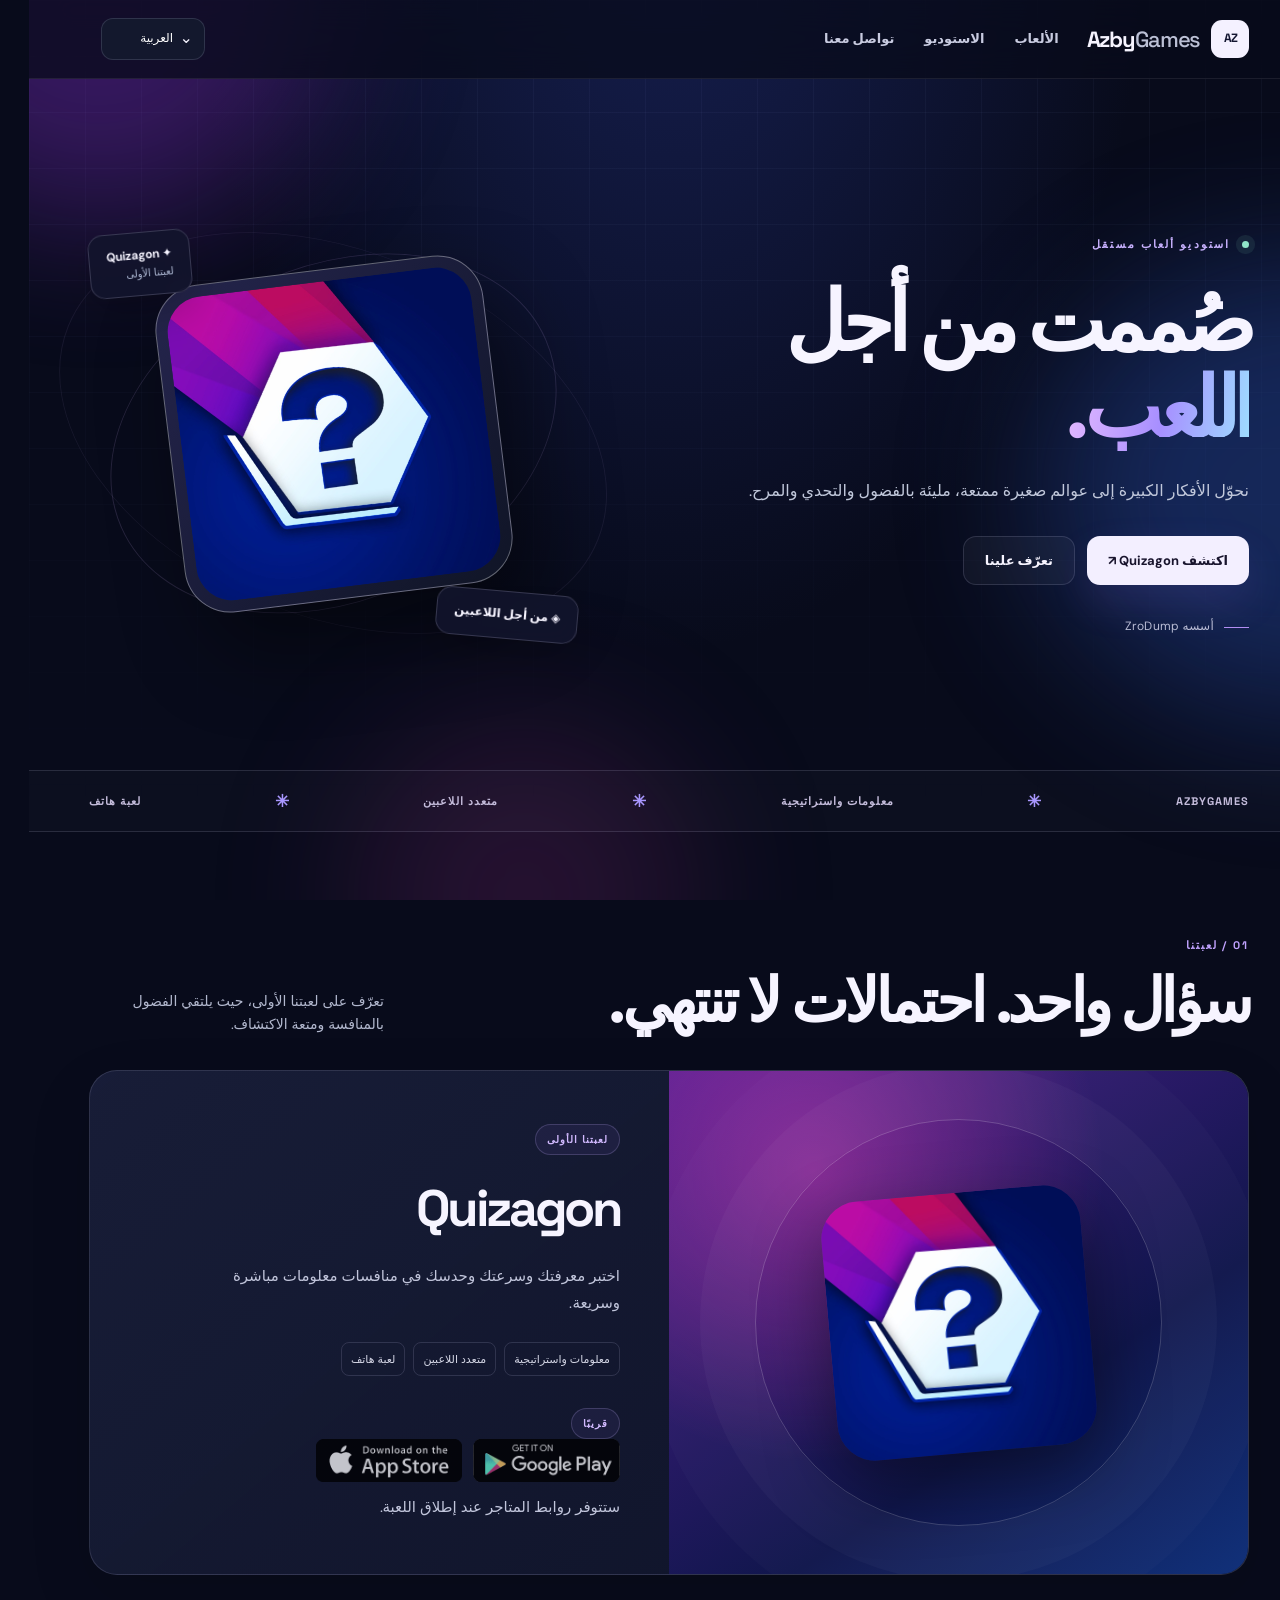
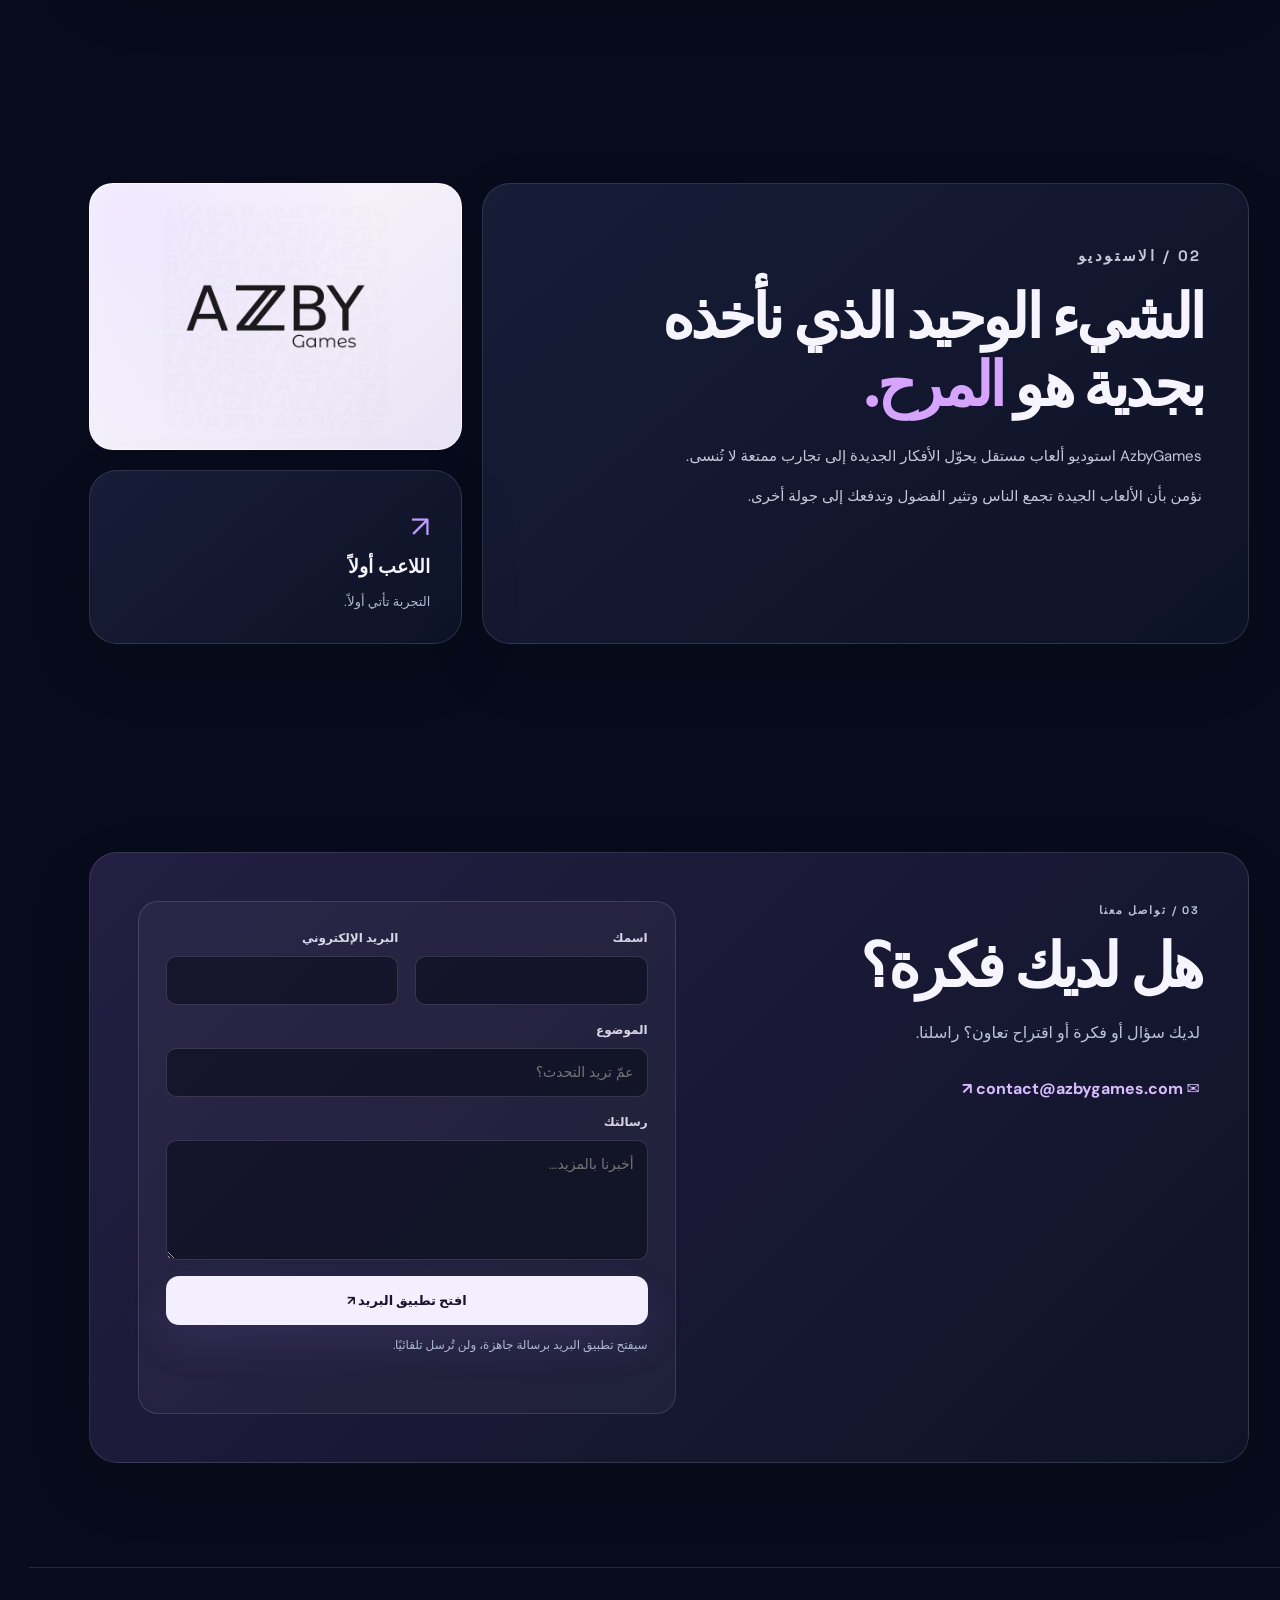
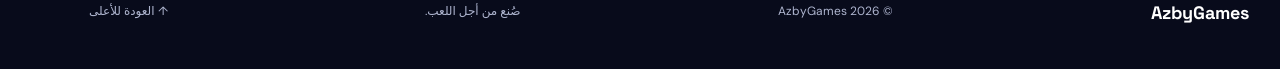
==== ar/index.html @ 6ea9a9f2 "Add files via upload" ====
<!doctype html>
<html lang="ar" dir="rtl" data-home="false">
<head>
<meta charset="utf-8"><meta name="viewport" content="width=device-width,initial-scale=1">
<meta name="theme-color" content="#080b1b"><meta name="color-scheme" content="dark">
<title>AzbyGames — صُممت من أجل اللعب.</title><meta name="description" content="AzbyGames استوديو ألعاب مستقل يحوّل الأفكار الجديدة إلى تجارب ممتعة لا تُنسى. اختبر معرفتك وسرعتك وحدسك في منافسات معلومات مباشرة وسريعة.">
<meta name="robots" content="index,follow,max-image-preview:large">
<link rel="canonical" href="https://azbygames.com/ar/">
<link rel="alternate" hreflang="en" href="https://azbygames.com/">
<link rel="alternate" hreflang="tr" href="https://azbygames.com/tr/">
<link rel="alternate" hreflang="es" href="https://azbygames.com/es/">
<link rel="alternate" hreflang="zh" href="https://azbygames.com/zh/">
<link rel="alternate" hreflang="hi" href="https://azbygames.com/hi/">
<link rel="alternate" hreflang="ar" href="https://azbygames.com/ar/">
<link rel="alternate" hreflang="pt" href="https://azbygames.com/pt/">
<link rel="alternate" hreflang="fr" href="https://azbygames.com/fr/">
<link rel="alternate" hreflang="ru" href="https://azbygames.com/ru/">
<link rel="alternate" hreflang="bn" href="https://azbygames.com/bn/">
<link rel="alternate" hreflang="ja" href="https://azbygames.com/ja/">
<link rel="alternate" hreflang="de" href="https://azbygames.com/de/">
<link rel="alternate" hreflang="x-default" href="https://azbygames.com/">
<meta property="og:type" content="website"><meta property="og:site_name" content="AzbyGames"><meta property="og:locale" content="ar_SA">
<meta property="og:title" content="AzbyGames — صُممت من أجل اللعب."><meta property="og:description" content="AzbyGames استوديو ألعاب مستقل يحوّل الأفكار الجديدة إلى تجارب ممتعة لا تُنسى. اختبر معرفتك وسرعتك وحدسك في منافسات معلومات مباشرة وسريعة."><meta property="og:url" content="https://azbygames.com/ar/">
<meta property="og:image" content="https://azbygames.com/assets/quizagonlogo.jpg"><meta property="og:image:alt" content="Quizagon game artwork by AzbyGames">
<meta name="twitter:card" content="summary_large_image"><meta name="twitter:title" content="AzbyGames — صُممت من أجل اللعب."><meta name="twitter:description" content="AzbyGames استوديو ألعاب مستقل يحوّل الأفكار الجديدة إلى تجارب ممتعة لا تُنسى. اختبر معرفتك وسرعتك وحدسك في منافسات معلومات مباشرة وسريعة."><meta name="twitter:image" content="https://azbygames.com/assets/quizagonlogo.jpg">
<link rel="icon" type="image/jpeg" href="../assets/AzbyGames_logo.jpg">
<link rel="preconnect" href="https://fonts.googleapis.com"><link rel="preconnect" href="https://fonts.gstatic.com" crossorigin>
<link rel="stylesheet" href="../assets/style.css">
<script type="application/ld+json">{"@context":"https://schema.org","@graph":[{"@type":"Organization","@id":"https://azbygames.com/#organization","name":"AzbyGames","url":"https://azbygames.com/","logo":{"@type":"ImageObject","url":"https://azbygames.com/assets/AzbyGames_logo.jpg"},"email":"contact@azbygames.com","description":"AzbyGames is an independent game development studio creating playful, memorable experiences from fresh ideas."},{"@type":"WebSite","@id":"https://azbygames.com/#website","name":"AzbyGames","url":"https://azbygames.com/","publisher":{"@id":"https://azbygames.com/#organization"},"inLanguage":["en","tr","es","zh","hi","ar","pt","fr","ru","bn","ja","de"]},{"@type":"WebPage","url":"https://azbygames.com/ar/","name":"AzbyGames — صُممت من أجل اللعب.","description":"AzbyGames استوديو ألعاب مستقل يحوّل الأفكار الجديدة إلى تجارب ممتعة لا تُنسى. اختبر معرفتك وسرعتك وحدسك في منافسات معلومات مباشرة وسريعة.","inLanguage":"ar","isPartOf":{"@id":"https://azbygames.com/#website"}},{"@type":"VideoGame","name":"Quizagon","url":"https://azbygames.com/#games","image":"https://azbygames.com/assets/quizagonlogo.jpg","description":"اختبر معرفتك وسرعتك وحدسك في منافسات معلومات مباشرة وسريعة.","genre":["Trivia","Quiz","Multiplayer"],"gamePlatform":"Android","publisher":{"@id":"https://azbygames.com/#organization"}}]}</script>
<script src="../assets/app.js" defer></script>
</head><body>
<a href="#main" class="skip">Skip to content</a>
<div class="backdrop" aria-hidden="true"><div class="grid-bg"></div><div class="orb a"></div><div class="orb b"></div><div class="orb c"></div></div>
<header class="nav-shell"><nav class="nav wrap" aria-label="Primary navigation">
<a class="brand" href="../" aria-label="AzbyGames home"><span class="brand-mark" aria-hidden="true">AZ</span><span>Azby<em>Games</em></span></a>
<div class="nav-links" id="nav-links"><a href="#games">الألعاب</a><a href="#studio">الاستوديو</a><a href="#contact">تواصل معنا</a></div>
<button class="menu-toggle" type="button" id="menu-toggle" aria-expanded="false" aria-controls="nav-links" aria-label="القائمة">☰</button>
<label class="select-wrap"><span class="skip">اللغة</span><select id="language" aria-label="اللغة"><option value="en">English</option><option value="tr">Türkçe</option><option value="es">Español</option><option value="zh">中文</option><option value="hi">हिन्दी</option><option value="ar" selected>العربية</option><option value="pt">Português</option><option value="fr">Français</option><option value="ru">Русский</option><option value="bn">বাংলা</option><option value="ja">日本語</option><option value="de">Deutsch</option></select></label>
</nav></header>
<main id="main">
<section class="hero"><div class="wrap hero-grid">
<div class="reveal"><span class="eyebrow">استوديو ألعاب مستقل</span>
<h1>صُممت من أجل<br><span class="gradient">اللعب.</span></h1>
<p class="hero-desc">نحوّل الأفكار الكبيرة إلى عوالم صغيرة ممتعة، مليئة بالفضول والتحدي والمرح.</p><div class="actions"><a class="btn btn-light" href="#games">اكتشف Quizagon ↗</a><a class="btn btn-ghost" href="#studio">تعرّف علينا</a></div>
<p class="founded">أسسه ZroDump</p></div>
<div class="hero-art reveal"><div class="halo" aria-hidden="true"></div><div class="halo two" aria-hidden="true"></div><div class="art-chip top">✦ Quizagon<small>لعبتنا الأولى</small></div><div class="visual-card"><img src="../assets/quizagonlogo.jpg" width="1080" height="1080" fetchpriority="high" alt="Quizagon — real-time trivia game logo"></div><div class="art-chip bottom">◈ من أجل اللاعبين</div></div>
</div></section>
<div class="strip"><div class="wrap strip-inner"><span>AZBYGAMES</span><b>✳</b><span>معلومات واستراتيجية</span><b>✳</b><span>متعدد اللاعبين</span><b>✳</b><span>لعبة هاتف</span></div></div>
<section class="section" id="games" aria-labelledby="games-heading"><div class="wrap"><div class="section-head reveal"><div><p class="tag">01 / لعبتنا</p><h2 id="games-heading">سؤال واحد. احتمالات لا تنتهي.</h2></div><p>تعرّف على لعبتنا الأولى، حيث يلتقي الفضول بالمنافسة ومتعة الاكتشاف.</p></div>
<div class="bento"><article class="game panel reveal"><div class="game-visual"><img src="../assets/quizagonlogo.jpg" alt="Quizagon game icon, a question mark inside a hexagon" width="1080" height="1080" loading="lazy" decoding="async"></div><div class="game-detail"><span class="pill">لعبتنا الأولى</span><h3>Quizagon</h3><p>اختبر معرفتك وسرعتك وحدسك في منافسات معلومات مباشرة وسريعة.</p><div class="chips"><span class="chip">معلومات واستراتيجية</span><span class="chip">متعدد اللاعبين</span><span class="chip">لعبة هاتف</span></div><span class="pill">قريبًا</span><div class="store" aria-label="App stores"><img src="../assets/google-play-badge.png" width="282" height="84" alt="Google Play" loading="lazy"><img src="../assets/app-store-badge.png" width="282" height="84" alt="Apple App Store" loading="lazy"></div><p class="store-note">ستتوفر روابط المتاجر عند إطلاق اللعبة.</p></div></article></div>
</div></section>
<section class="section" id="studio" aria-labelledby="studio-heading"><div class="wrap"><div class="bento"><article class="panel studio-copy reveal"><p class="tag">02 / الاستوديو</p><h2 id="studio-heading">الشيء الوحيد الذي نأخذه بجدية هو <em>المرح.</em></h2><p>AzbyGames استوديو ألعاب مستقل يحوّل الأفكار الجديدة إلى تجارب ممتعة لا تُنسى.</p><p>نؤمن بأن الألعاب الجيدة تجمع الناس وتثير الفضول وتدفعك إلى جولة أخرى.</p></article><div class="studio-aside"><article class="studio-brand reveal"><img src="../assets/AzbyGames_logo.jpg" alt="AzbyGames studio logo" width="512" height="512" loading="lazy" decoding="async"></article><article class="panel mini-panel reveal"><span class="mark-spark" aria-hidden="true">↗</span><h3>اللاعب أولاً</h3><p>التجربة تأتي أولاً.</p></article></div></div></div></section>
<section class="section" id="contact" aria-labelledby="contact-heading"><div class="wrap"><div class="bento"><div class="panel contact-panel reveal"><div class="contact-intro"><p class="tag">03 / تواصل معنا</p><h2 id="contact-heading">هل لديك فكرة؟</h2><p>لديك سؤال أو فكرة أو اقتراح تعاون؟ راسلنا.</p><a class="contact-direct" href="mailto:contact@azbygames.com">✉ contact@azbygames.com ↗</a></div>
<form class="form" id="contact-form" data-prepared="الرسالة جاهزة. أكمل الإرسال من تطبيق البريد."><div class="form-row"><div class="field"><label for="name">اسمك</label><input id="name" name="name" autocomplete="name" maxlength="120" required></div><div class="field"><label for="email">البريد الإلكتروني</label><input id="email" name="email" autocomplete="email" type="email" maxlength="254" required></div></div><div class="field"><label for="subject">الموضوع</label><input id="subject" name="subject" maxlength="180" placeholder="عمّ تريد التحدث؟" required></div><div class="field"><label for="message">رسالتك</label><textarea id="message" name="message" maxlength="5000" placeholder="أخبرنا بالمزيد…" required></textarea></div><button class="btn btn-light" type="submit">افتح تطبيق البريد ↗</button><p class="hint">سيفتح تطبيق البريد برسالة جاهزة، ولن تُرسل تلقائيًا.</p><p id="form-status" class="form-status" role="status" aria-live="polite"></p></form></div></div></div></section>
</main><footer class="footer"><div class="wrap footer-row"><a href="../" class="footer-brand">AzbyGames</a><span>© <span id="year">2026</span> AzbyGames</span><span>صُنع من أجل اللعب.</span><a href="#main">↑ العودة للأعلى</a></div></footer>
</body></html>
---- assets/style.css ----
@import url('https://fonts.googleapis.com/css2?family=DM+Sans:wght@400;500;600;700&family=Space+Grotesk:wght@400;500;600;700&display=swap');
:root{color-scheme:dark;--bg:#080b1b;--surface:#101629;--text:#f6f4ff;--muted:#b2b8ce;--line:rgba(216,218,255,.14);--purple:#c2a5ff;--cyan:#9edcff;--pink:#f58cdd;--ease:cubic-bezier(.22,1,.36,1)}
*{box-sizing:border-box}html{scroll-behavior:smooth;scroll-padding-top:100px}body{margin:0;background:var(--bg);color:var(--text);font:400 16px/1.65 'DM Sans',system-ui,sans-serif;-webkit-font-smoothing:antialiased;overflow-x:hidden}a{color:inherit;text-decoration:none}img{max-width:100%;display:block}button,input,textarea,select{font:inherit}button{cursor:pointer}h1,h2,h3,p{margin:0}h1,h2,h3,.brand,.eyebrow,.tag{font-family:'Space Grotesk',sans-serif}::selection{background:#7b5fcd;color:#fff}:focus-visible{outline:2px solid var(--cyan);outline-offset:4px}.skip{position:absolute;left:16px;top:-100px;z-index:99;padding:10px;background:#fff;color:#111}.skip:focus{top:14px}.wrap{width:min(1160px,calc(100% - 48px));margin:0 auto}
.backdrop{position:fixed;inset:0;z-index:-2;overflow:hidden;pointer-events:none;background:radial-gradient(ellipse at 50% -25%,#182259 0%,transparent 55%),#080b1b}.grid-bg{position:absolute;inset:0;background-image:linear-gradient(rgba(171,190,255,.045) 1px,transparent 1px),linear-gradient(90deg,rgba(171,190,255,.045) 1px,transparent 1px);background-size:56px 56px;mask-image:linear-gradient(180deg,#000 12%,transparent 92%)}.orb{position:absolute;border-radius:50%;filter:blur(75px);opacity:.42;transform:translate3d(0,0,0);animation:drift 19s ease-in-out infinite alternate}.orb.a{width:460px;height:460px;top:-240px;left:-160px;background:#772cbd}.orb.b{width:550px;height:460px;right:-280px;top:260px;background:#294fae;animation-duration:24s}.orb.c{width:350px;height:350px;left:25%;bottom:-170px;background:#9a2f86;opacity:.2;animation-duration:28s}@keyframes drift{to{transform:translate3d(45px,30px,0)}}
.nav-shell{position:sticky;top:0;z-index:50;background:rgba(8,11,27,.76);border-bottom:1px solid rgba(255,255,255,.08);-webkit-backdrop-filter:blur(18px);backdrop-filter:blur(18px)}.nav{min-height:78px;display:flex;align-items:center;gap:28px}.brand{font-size:22px;font-weight:700;letter-spacing:-1.3px;display:flex;align-items:center;gap:11px;white-space:nowrap}.brand-mark{width:38px;height:38px;border-radius:11px;background:#f4f1ff;color:#121530;display:grid;place-items:center;font-size:12px;font-weight:700;letter-spacing:-1px}.brand em{font-style:normal;color:#bbc0d5;font-weight:500}.nav-links{margin-left:auto;display:flex;gap:30px;align-items:center}.nav-links a{font-size:13px;color:#c8cbe0;font-weight:700;transition:color .2s}.nav-links a:hover{color:white}.select-wrap{position:relative;margin-left:12px}.select-wrap select{color:#fff;background:#13182d;border:1px solid var(--line);padding:10px 31px 10px 13px;border-radius:12px;max-width:155px;font-size:12px;appearance:none}.select-wrap:after{content:'⌄';position:absolute;right:12px;top:7px;pointer-events:none}.menu-toggle{display:none;background:transparent;color:white;border:1px solid var(--line);border-radius:10px;padding:6px 11px;font-size:23px}
.hero{padding:112px 0 94px}.hero-grid{display:grid;grid-template-columns:1.12fr .88fr;align-items:center;gap:48px;min-height:485px}.eyebrow{color:#c9b2ff;font-size:11px;letter-spacing:.19em;font-weight:700;text-transform:uppercase;display:inline-flex;align-items:center;gap:12px}.eyebrow:before{content:'';width:7px;height:7px;background:#91e5c9;border-radius:50%;box-shadow:0 0 0 6px rgba(145,229,201,.09)}.hero h1{font-weight:700;font-size:clamp(51px,6.5vw,94px);line-height:1.03;letter-spacing:-.077em;max-width:800px;margin:24px 0}.gradient{background:linear-gradient(100deg,#e9bdff,#a78fff 53%,#9ddfff);color:transparent;background-clip:text;-webkit-background-clip:text}.hero-desc{color:#c1c8db;max-width:515px;font-size:16px;line-height:1.85}.actions{display:flex;gap:12px;flex-wrap:wrap;margin:31px 0 32px}.btn{display:inline-flex;align-items:center;justify-content:center;min-height:49px;border-radius:13px;padding:12px 21px;font-size:13px;font-weight:700;transition:transform .3s var(--ease),background .3s var(--ease),box-shadow .3s var(--ease)}.btn:hover{transform:translateY(-3px)}.btn-light{background:#f3efff;color:#18142d;box-shadow:0 18px 42px rgba(168,125,255,.12)}.btn-light:hover{background:#ddccff}.btn-ghost{border:1px solid var(--line);background:rgba(255,255,255,.04)}.btn-ghost:hover{background:rgba(255,255,255,.09)}.founded{font-size:12px;color:#b9bcd5;letter-spacing:.02em;display:flex;gap:10px;align-items:center}.founded:before{content:'';height:1px;width:25px;background:#b28df3}
.hero-art{min-width:0;height:465px;position:relative;display:grid;place-items:center}.halo{position:absolute;width:95%;aspect-ratio:1;border:1px solid rgba(211,183,255,.15);border-radius:50%;transform:rotate(-24deg) scaleY(.72)}.halo.two{width:117%;opacity:.5;transform:rotate(22deg) scaleY(.64)}.hero-art:before{content:'';position:absolute;width:100%;height:100%;background:radial-gradient(circle,rgba(154,80,234,.28),transparent 64%);filter:blur(27px)}.visual-card{position:relative;width:min(330px,80%);aspect-ratio:1;transform:rotate(-7deg);border:1px solid rgba(255,255,255,.34);border-radius:46px;padding:11px;background:linear-gradient(135deg,#24244c,#101527);box-shadow:22px 42px 85px rgba(0,0,0,.45);transition:transform .65s var(--ease);animation:floatCard 8s ease-in-out infinite alternate}.visual-card:hover{transform:rotate(-3deg) translateY(-8px)}.visual-card img{width:100%;height:100%;object-fit:cover;border-radius:36px}@keyframes floatCard{to{translate:0 -11px}}.art-chip{position:absolute;background:rgba(18,20,44,.88);-webkit-backdrop-filter:blur(12px);backdrop-filter:blur(12px);padding:13px 17px;border:1px solid rgba(227,219,255,.18);box-shadow:0 15px 40px rgba(0,0,0,.22);border-radius:15px;z-index:2;font-size:12px;font-weight:700}.art-chip.top{top:31px;left:0;transform:rotate(-5deg)}.art-chip.bottom{bottom:27px;right:0;transform:rotate(5deg)}.art-chip small{display:block;color:#b2bdd8;font-size:10px;font-weight:500}
.strip{border-block:1px solid var(--line);background:rgba(255,255,255,.019)}.strip-inner{display:flex;justify-content:space-between;gap:14px;align-items:center;padding:19px 0;font:700 11px 'Space Grotesk',sans-serif;letter-spacing:.09em;color:#c5bddc}.strip-inner b{color:#a997ff;font-size:17px}
.section{padding:104px 0}.section-head{display:flex;align-items:flex-end;justify-content:space-between;gap:32px;margin-bottom:34px}.tag{font-size:11px;letter-spacing:.17em;font-weight:700;color:#c1a3ff;text-transform:uppercase;margin-bottom:14px}.section h2{font-size:clamp(35px,4.8vw,62px);line-height:1.1;letter-spacing:-.062em}.section-head>p{max-width:295px;color:var(--muted);font-size:14px}.bento{display:grid;grid-template-columns:repeat(12,minmax(0,1fr));gap:20px}.panel{position:relative;overflow:hidden;border:1px solid var(--line);border-radius:28px;background:linear-gradient(140deg,rgba(29,34,64,.78),rgba(14,20,40,.89));box-shadow:0 24px 65px rgba(0,0,0,.11)}.game{grid-column:span 12;display:grid;grid-template-columns:1fr 1fr}.game-visual{min-height:420px;position:relative;display:grid;place-items:center;isolation:isolate;background:radial-gradient(circle at 25% 20%,rgba(255,71,195,.39),transparent 49%),linear-gradient(145deg,#4e1f8e,#10164c 65%,#11317a)}.game-visual:before{content:'';position:absolute;z-index:-1;width:70%;aspect-ratio:1;border-radius:50%;border:1px solid rgba(255,255,255,.2);box-shadow:0 0 0 55px rgba(255,255,255,.028),0 0 0 110px rgba(255,255,255,.016)}.game-visual img{width:220px;aspect-ratio:1;object-fit:cover;border-radius:44px;box-shadow:0 25px 70px rgba(0,0,0,.43);transform:rotate(-6deg)}.game-detail{padding:53px 49px;display:flex;flex-direction:column;align-items:flex-start}.game-detail h3{font-size:clamp(40px,4vw,59px);letter-spacing:-.07em;margin:12px 0}.game-detail p{color:#c1c5db;font-size:15px;max-width:440px;line-height:1.8}.pill{font:700 10px 'Space Grotesk',sans-serif;letter-spacing:.1em;border-radius:100px;border:1px solid rgba(201,186,255,.2);padding:8px 11px;background:rgba(158,121,250,.08);color:#d2baff}.chips{display:flex;gap:8px;flex-wrap:wrap;margin:25px 0 32px}.chip{font-size:11px;border:1px solid var(--line);border-radius:8px;padding:7px 9px;color:#d5d7e6}.store{display:flex;gap:11px;align-items:center;flex-wrap:wrap;margin-top:auto}.store img{height:43px;width:auto;opacity:.75}.store-note{color:#919ab8;font-size:11px;margin-top:12px!important}
.studio-copy{grid-column:span 8;padding:46px}.studio-copy h2{max-width:650px;margin:8px 0 24px}.studio-copy h2 em{font-style:normal;color:#d6a4ff}.studio-copy p{color:#c4c8da;max-width:680px;font-size:15px;line-height:1.85;margin-top:12px}.studio-aside{grid-column:span 4;display:flex;flex-direction:column;gap:20px}.light-panel{background:#efecfa;color:#14152c;border-radius:27px;padding:32px;min-height:205px;display:flex;flex-direction:column;justify-content:space-between}.light-panel strong{font:700 22px/1.25 'Space Grotesk',sans-serif;letter-spacing:-.03em}.light-panel p{color:#646578;font-size:13px}.mini-panel{padding:31px;flex:1}.mini-panel strong{font:700 19px 'Space Grotesk',sans-serif}.mini-panel p{color:#adb8d1;font-size:13px;margin-top:8px}.mark-spark{font-size:30px;color:#bc9cff}
.contact-panel{grid-column:span 12;display:grid;grid-template-columns:.95fr 1.05fr;gap:38px;padding:48px;background:linear-gradient(135deg,rgba(38,33,70,.93),rgba(15,20,40,.95))}.contact-intro h2{margin:13px 0 19px}.contact-intro p{color:#bcc3d8;max-width:360px}.contact-direct{display:inline-block;margin-top:30px;color:#d8bcff;font-weight:700;overflow-wrap:anywhere}.form{background:rgba(255,255,255,.04);border:1px solid var(--line);border-radius:20px;padding:27px}.form-row{display:grid;grid-template-columns:1fr 1fr;gap:17px}.field{display:flex;flex-direction:column;gap:7px;margin-bottom:16px}.field label{color:#d7d4e7;font-size:12px;font-weight:700}.field input,.field textarea{width:100%;background:rgba(7,10,24,.55);border:1px solid rgba(224,218,255,.17);border-radius:10px;padding:12px 13px;color:#fff;min-height:45px;font-size:14px}.field textarea{min-height:120px;resize:vertical}.field input:focus,.field textarea:focus{border-color:#b4a0ff;outline:none}.form button{width:100%;border:0}.hint,.form-status{font-size:12px;color:#aeb9d2;margin-top:11px}.form-status{min-height:19px}.footer{border-top:1px solid var(--line);padding:33px 0 45px;color:#aeb5cf;font-size:12px}.footer-row{display:flex;align-items:center;justify-content:space-between;gap:20px;flex-wrap:wrap}.footer a:hover{color:white}.footer-brand{font:700 18px 'Space Grotesk',sans-serif;color:#fff}
.reveal{opacity:1;transform:none}@media(prefers-reduced-motion:no-preference){html.js-motion .reveal:not(.visible){opacity:0;transform:translateY(22px)}html.js-motion .reveal{transition:opacity .8s var(--ease),transform .8s var(--ease)}}
@media(max-width:900px){.hero-grid{grid-template-columns:1fr;gap:12px}.hero{padding-top:78px}.hero-art{height:390px}.studio-copy{grid-column:span 12}.studio-aside{grid-column:span 12;display:grid;grid-template-columns:1fr 1fr}.contact-panel{grid-template-columns:1fr}.game-detail{padding:34px}.nav-links{gap:15px}.nav-links a{font-size:12px}}
@media(max-width:650px){.wrap{width:calc(100% - 36px)}.nav{min-height:68px;gap:12px}.brand{font-size:19px}.brand-mark{height:33px;width:33px}.nav-links{display:none;position:absolute;top:68px;left:0;right:0;margin:0;padding:16px 22px 20px;background:#11162b;border-bottom:1px solid var(--line);flex-direction:column;align-items:flex-start;gap:17px}.nav-links.open{display:flex}.menu-toggle{display:block;margin-left:auto}.select-wrap{margin-left:0}.select-wrap select{max-width:118px}.hero{padding:68px 0 45px}.hero h1{font-size:clamp(47px,12vw,67px)}.hero-desc{font-size:15px}.hero-art{height:310px}.visual-card{width:min(255px,76%);border-radius:35px;padding:8px}.visual-card img{border-radius:27px}.art-chip{font-size:10px;padding:9px 11px}.art-chip.top{left:4px;top:12px}.art-chip.bottom{right:3px;bottom:12px}.strip-inner{font-size:9px;flex-wrap:wrap;justify-content:center;gap:8px}.section{padding:69px 0}.section-head{display:block}.section-head>p{margin-top:16px}.game{grid-template-columns:1fr}.game-visual{min-height:300px}.game-visual img{width:175px;border-radius:34px}.game-detail{padding:29px}.game-detail h3{font-size:44px}.studio-copy{padding:29px}.studio-aside{grid-template-columns:1fr}.light-panel{min-height:155px}.contact-panel{padding:24px;gap:28px}.form{padding:18px}.form-row{grid-template-columns:1fr;gap:0}.footer-row{justify-content:center;text-align:center}.orb{opacity:.23;filter:blur(60px)}}
@media(prefers-reduced-motion:reduce){html{scroll-behavior:auto}.orb,.visual-card{animation:none}.btn,.visual-card,.reveal{transition:none!important}}

/* V3.1: visual polish with GPU-friendly transitions */
.panel,.light-panel{transition:transform .45s cubic-bezier(.22,1,.36,1),border-color .35s ease,box-shadow .45s ease}
@media(hover:hover) and (prefers-reduced-motion:no-preference){.panel:hover,.light-panel:hover{transform:translateY(-5px);border-color:rgba(194,165,255,.32);box-shadow:0 32px 75px rgba(0,0,0,.22),0 0 65px rgba(113,68,198,.055)}}
.hero-art::before{content:'';position:absolute;width:66%;height:58%;left:16%;top:15%;background:radial-gradient(ellipse,rgba(134,78,246,.15),transparent 70%);pointer-events:none;filter:blur(28px)}
@media(max-width:650px){.panel:hover,.light-panel:hover{transform:none}}

/* V4: prevent HTML image dimension hints from stretching square artwork */
.visual-card img{display:block;width:100%;height:100%;aspect-ratio:1/1;object-fit:cover}
.game-visual{overflow:hidden}
.game-visual img{display:block;width:clamp(170px, 52%, 260px);height:auto;aspect-ratio:1/1;max-height:260px;object-fit:cover;flex-shrink:0;transform:rotate(-5deg);border-radius:38px}
.studio-brand{display:flex;align-items:center;justify-content:center;min-height:210px;padding:20px;background:linear-gradient(140deg,#fdfcff,#e8e3f5);border:1px solid rgba(255,255,255,.6);border-radius:24px;position:relative;overflow:hidden}
.studio-brand:before{content:'';position:absolute;inset:0;background:radial-gradient(circle at 10% 10%,rgba(158,103,255,.12),transparent 60%);pointer-events:none}
.studio-brand img{position:relative;display:block;width:min(100%,225px);height:auto;aspect-ratio:1/1;object-fit:contain;mix-blend-mode:multiply;border-radius:18px}
@media(max-width:650px){.game-visual img{width:190px;max-height:190px}.studio-brand{min-height:190px}.studio-brand img{width:175px}}
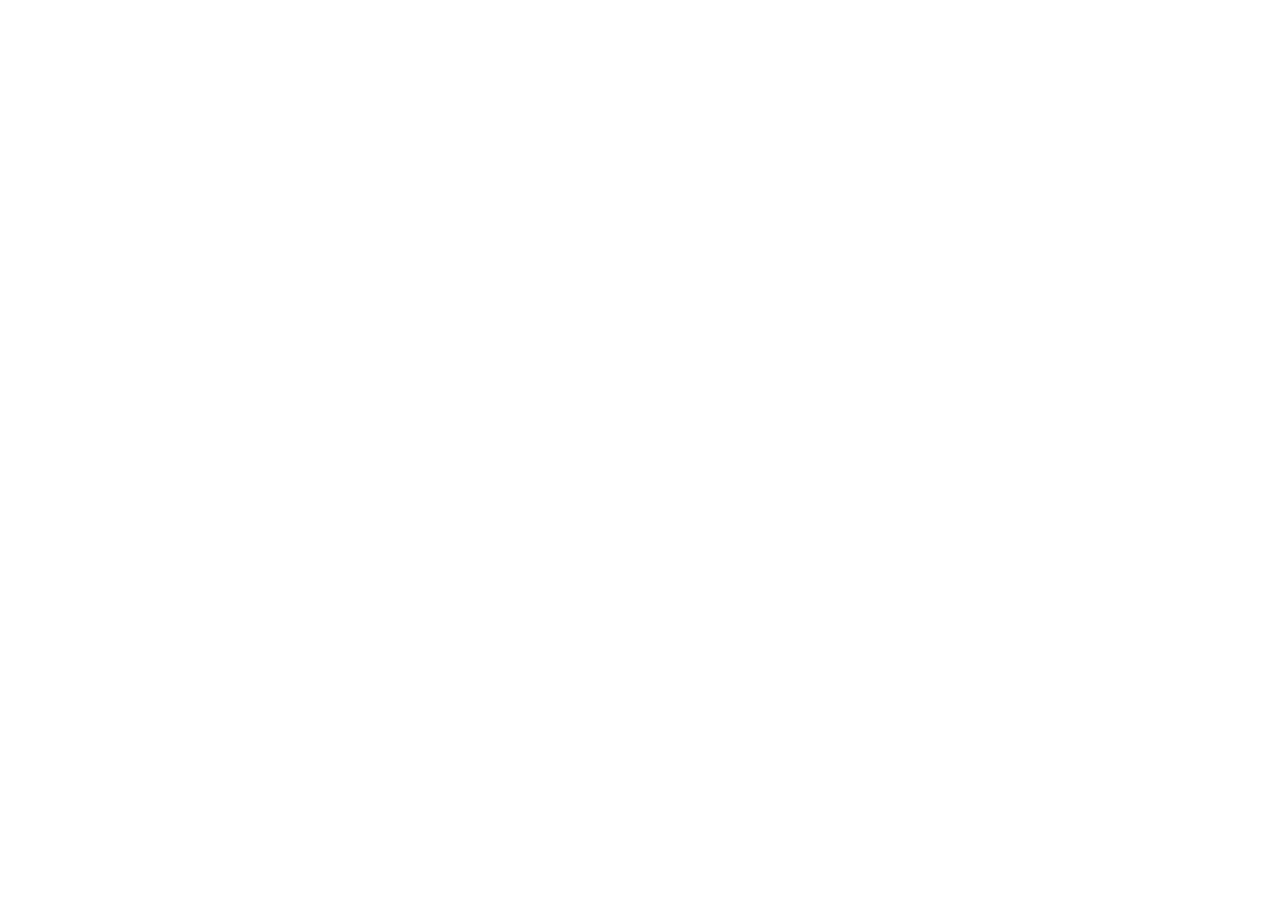
==== commit 2ce28235: "Add files via upload" ====
--- a/ar/index.html
+++ b/ar/index.html
@@ -1,56 +1 @@
-<!doctype html>
-<html lang="ar" dir="rtl" data-home="false">
-<head>
-<meta charset="utf-8"><meta name="viewport" content="width=device-width,initial-scale=1">
-<meta name="theme-color" content="#080b1b"><meta name="color-scheme" content="dark">
-<title>AzbyGames — صُممت من أجل اللعب.</title><meta name="description" content="AzbyGames استوديو ألعاب مستقل يحوّل الأفكار الجديدة إلى تجارب ممتعة لا تُنسى. اختبر معرفتك وسرعتك وحدسك في منافسات معلومات مباشرة وسريعة.">
-<meta name="robots" content="index,follow,max-image-preview:large">
-<link rel="canonical" href="https://azbygames.com/ar/">
-<link rel="alternate" hreflang="en" href="https://azbygames.com/">
-<link rel="alternate" hreflang="tr" href="https://azbygames.com/tr/">
-<link rel="alternate" hreflang="es" href="https://azbygames.com/es/">
-<link rel="alternate" hreflang="zh" href="https://azbygames.com/zh/">
-<link rel="alternate" hreflang="hi" href="https://azbygames.com/hi/">
-<link rel="alternate" hreflang="ar" href="https://azbygames.com/ar/">
-<link rel="alternate" hreflang="pt" href="https://azbygames.com/pt/">
-<link rel="alternate" hreflang="fr" href="https://azbygames.com/fr/">
-<link rel="alternate" hreflang="ru" href="https://azbygames.com/ru/">
-<link rel="alternate" hreflang="bn" href="https://azbygames.com/bn/">
-<link rel="alternate" hreflang="ja" href="https://azbygames.com/ja/">
-<link rel="alternate" hreflang="de" href="https://azbygames.com/de/">
-<link rel="alternate" hreflang="x-default" href="https://azbygames.com/">
-<meta property="og:type" content="website"><meta property="og:site_name" content="AzbyGames"><meta property="og:locale" content="ar_SA">
-<meta property="og:title" content="AzbyGames — صُممت من أجل اللعب."><meta property="og:description" content="AzbyGames استوديو ألعاب مستقل يحوّل الأفكار الجديدة إلى تجارب ممتعة لا تُنسى. اختبر معرفتك وسرعتك وحدسك في منافسات معلومات مباشرة وسريعة."><meta property="og:url" content="https://azbygames.com/ar/">
-<meta property="og:image" content="https://azbygames.com/assets/quizagonlogo.jpg"><meta property="og:image:alt" content="Quizagon game artwork by AzbyGames">
-<meta name="twitter:card" content="summary_large_image"><meta name="twitter:title" content="AzbyGames — صُممت من أجل اللعب."><meta name="twitter:description" content="AzbyGames استوديو ألعاب مستقل يحوّل الأفكار الجديدة إلى تجارب ممتعة لا تُنسى. اختبر معرفتك وسرعتك وحدسك في منافسات معلومات مباشرة وسريعة."><meta name="twitter:image" content="https://azbygames.com/assets/quizagonlogo.jpg">
-<link rel="icon" type="image/jpeg" href="../assets/AzbyGames_logo.jpg">
-<link rel="preconnect" href="https://fonts.googleapis.com"><link rel="preconnect" href="https://fonts.gstatic.com" crossorigin>
-<link rel="stylesheet" href="../assets/style.css">
-<script type="application/ld+json">{"@context":"https://schema.org","@graph":[{"@type":"Organization","@id":"https://azbygames.com/#organization","name":"AzbyGames","url":"https://azbygames.com/","logo":{"@type":"ImageObject","url":"https://azbygames.com/assets/AzbyGames_logo.jpg"},"email":"contact@azbygames.com","description":"AzbyGames is an independent game development studio creating playful, memorable experiences from fresh ideas."},{"@type":"WebSite","@id":"https://azbygames.com/#website","name":"AzbyGames","url":"https://azbygames.com/","publisher":{"@id":"https://azbygames.com/#organization"},"inLanguage":["en","tr","es","zh","hi","ar","pt","fr","ru","bn","ja","de"]},{"@type":"WebPage","url":"https://azbygames.com/ar/","name":"AzbyGames — صُممت من أجل اللعب.","description":"AzbyGames استوديو ألعاب مستقل يحوّل الأفكار الجديدة إلى تجارب ممتعة لا تُنسى. اختبر معرفتك وسرعتك وحدسك في منافسات معلومات مباشرة وسريعة.","inLanguage":"ar","isPartOf":{"@id":"https://azbygames.com/#website"}},{"@type":"VideoGame","name":"Quizagon","url":"https://azbygames.com/#games","image":"https://azbygames.com/assets/quizagonlogo.jpg","description":"اختبر معرفتك وسرعتك وحدسك في منافسات معلومات مباشرة وسريعة.","genre":["Trivia","Quiz","Multiplayer"],"gamePlatform":"Android","publisher":{"@id":"https://azbygames.com/#organization"}}]}</script>
-<script src="../assets/app.js" defer></script>
-</head><body>
-<a href="#main" class="skip">Skip to content</a>
-<div class="backdrop" aria-hidden="true"><div class="grid-bg"></div><div class="orb a"></div><div class="orb b"></div><div class="orb c"></div></div>
-<header class="nav-shell"><nav class="nav wrap" aria-label="Primary navigation">
-<a class="brand" href="../" aria-label="AzbyGames home"><span class="brand-mark" aria-hidden="true">AZ</span><span>Azby<em>Games</em></span></a>
-<div class="nav-links" id="nav-links"><a href="#games">الألعاب</a><a href="#studio">الاستوديو</a><a href="#contact">تواصل معنا</a></div>
-<button class="menu-toggle" type="button" id="menu-toggle" aria-expanded="false" aria-controls="nav-links" aria-label="القائمة">☰</button>
-<label class="select-wrap"><span class="skip">اللغة</span><select id="language" aria-label="اللغة"><option value="en">English</option><option value="tr">Türkçe</option><option value="es">Español</option><option value="zh">中文</option><option value="hi">हिन्दी</option><option value="ar" selected>العربية</option><option value="pt">Português</option><option value="fr">Français</option><option value="ru">Русский</option><option value="bn">বাংলা</option><option value="ja">日本語</option><option value="de">Deutsch</option></select></label>
-</nav></header>
-<main id="main">
-<section class="hero"><div class="wrap hero-grid">
-<div class="reveal"><span class="eyebrow">استوديو ألعاب مستقل</span>
-<h1>صُممت من أجل<br><span class="gradient">اللعب.</span></h1>
-<p class="hero-desc">نحوّل الأفكار الكبيرة إلى عوالم صغيرة ممتعة، مليئة بالفضول والتحدي والمرح.</p><div class="actions"><a class="btn btn-light" href="#games">اكتشف Quizagon ↗</a><a class="btn btn-ghost" href="#studio">تعرّف علينا</a></div>
-<p class="founded">أسسه ZroDump</p></div>
-<div class="hero-art reveal"><div class="halo" aria-hidden="true"></div><div class="halo two" aria-hidden="true"></div><div class="art-chip top">✦ Quizagon<small>لعبتنا الأولى</small></div><div class="visual-card"><img src="../assets/quizagonlogo.jpg" width="1080" height="1080" fetchpriority="high" alt="Quizagon — real-time trivia game logo"></div><div class="art-chip bottom">◈ من أجل اللاعبين</div></div>
-</div></section>
-<div class="strip"><div class="wrap strip-inner"><span>AZBYGAMES</span><b>✳</b><span>معلومات واستراتيجية</span><b>✳</b><span>متعدد اللاعبين</span><b>✳</b><span>لعبة هاتف</span></div></div>
-<section class="section" id="games" aria-labelledby="games-heading"><div class="wrap"><div class="section-head reveal"><div><p class="tag">01 / لعبتنا</p><h2 id="games-heading">سؤال واحد. احتمالات لا تنتهي.</h2></div><p>تعرّف على لعبتنا الأولى، حيث يلتقي الفضول بالمنافسة ومتعة الاكتشاف.</p></div>
-<div class="bento"><article class="game panel reveal"><div class="game-visual"><img src="../assets/quizagonlogo.jpg" alt="Quizagon game icon, a question mark inside a hexagon" width="1080" height="1080" loading="lazy" decoding="async"></div><div class="game-detail"><span class="pill">لعبتنا الأولى</span><h3>Quizagon</h3><p>اختبر معرفتك وسرعتك وحدسك في منافسات معلومات مباشرة وسريعة.</p><div class="chips"><span class="chip">معلومات واستراتيجية</span><span class="chip">متعدد اللاعبين</span><span class="chip">لعبة هاتف</span></div><span class="pill">قريبًا</span><div class="store" aria-label="App stores"><img src="../assets/google-play-badge.png" width="282" height="84" alt="Google Play" loading="lazy"><img src="../assets/app-store-badge.png" width="282" height="84" alt="Apple App Store" loading="lazy"></div><p class="store-note">ستتوفر روابط المتاجر عند إطلاق اللعبة.</p></div></article></div>
-</div></section>
-<section class="section" id="studio" aria-labelledby="studio-heading"><div class="wrap"><div class="bento"><article class="panel studio-copy reveal"><p class="tag">02 / الاستوديو</p><h2 id="studio-heading">الشيء الوحيد الذي نأخذه بجدية هو <em>المرح.</em></h2><p>AzbyGames استوديو ألعاب مستقل يحوّل الأفكار الجديدة إلى تجارب ممتعة لا تُنسى.</p><p>نؤمن بأن الألعاب الجيدة تجمع الناس وتثير الفضول وتدفعك إلى جولة أخرى.</p></article><div class="studio-aside"><article class="studio-brand reveal"><img src="../assets/AzbyGames_logo.jpg" alt="AzbyGames studio logo" width="512" height="512" loading="lazy" decoding="async"></article><article class="panel mini-panel reveal"><span class="mark-spark" aria-hidden="true">↗</span><h3>اللاعب أولاً</h3><p>التجربة تأتي أولاً.</p></article></div></div></div></section>
-<section class="section" id="contact" aria-labelledby="contact-heading"><div class="wrap"><div class="bento"><div class="panel contact-panel reveal"><div class="contact-intro"><p class="tag">03 / تواصل معنا</p><h2 id="contact-heading">هل لديك فكرة؟</h2><p>لديك سؤال أو فكرة أو اقتراح تعاون؟ راسلنا.</p><a class="contact-direct" href="mailto:contact@azbygames.com">✉ contact@azbygames.com ↗</a></div>
-<form class="form" id="contact-form" data-prepared="الرسالة جاهزة. أكمل الإرسال من تطبيق البريد."><div class="form-row"><div class="field"><label for="name">اسمك</label><input id="name" name="name" autocomplete="name" maxlength="120" required></div><div class="field"><label for="email">البريد الإلكتروني</label><input id="email" name="email" autocomplete="email" type="email" maxlength="254" required></div></div><div class="field"><label for="subject">الموضوع</label><input id="subject" name="subject" maxlength="180" placeholder="عمّ تريد التحدث؟" required></div><div class="field"><label for="message">رسالتك</label><textarea id="message" name="message" maxlength="5000" placeholder="أخبرنا بالمزيد…" required></textarea></div><button class="btn btn-light" type="submit">افتح تطبيق البريد ↗</button><p class="hint">سيفتح تطبيق البريد برسالة جاهزة، ولن تُرسل تلقائيًا.</p><p id="form-status" class="form-status" role="status" aria-live="polite"></p></form></div></div></div></section>
-</main><footer class="footer"><div class="wrap footer-row"><a href="../" class="footer-brand">AzbyGames</a><span>© <span id="year">2026</span> AzbyGames</span><span>صُنع من أجل اللعب.</span><a href="#main">↑ العودة للأعلى</a></div></footer>
-</body></html>+<!doctype html><html lang="ar"><head><meta charset="utf-8"><meta name="viewport" content="width=device-width,initial-scale=1"><meta name="robots" content="noindex,follow"><link rel="canonical" href="https://azbygames.com/"><title>AzbyGames — Redirecting</title><script>(function(){try{localStorage.setItem('azbygames-language-v4','ar')}catch(e){}location.replace('https://azbygames.com/?lang=ar')})();</script><meta http-equiv="refresh" content="0;url=https://azbygames.com/"></head><body><p>Go to <a href="https://azbygames.com/">azbygames.com</a></p></body></html>
